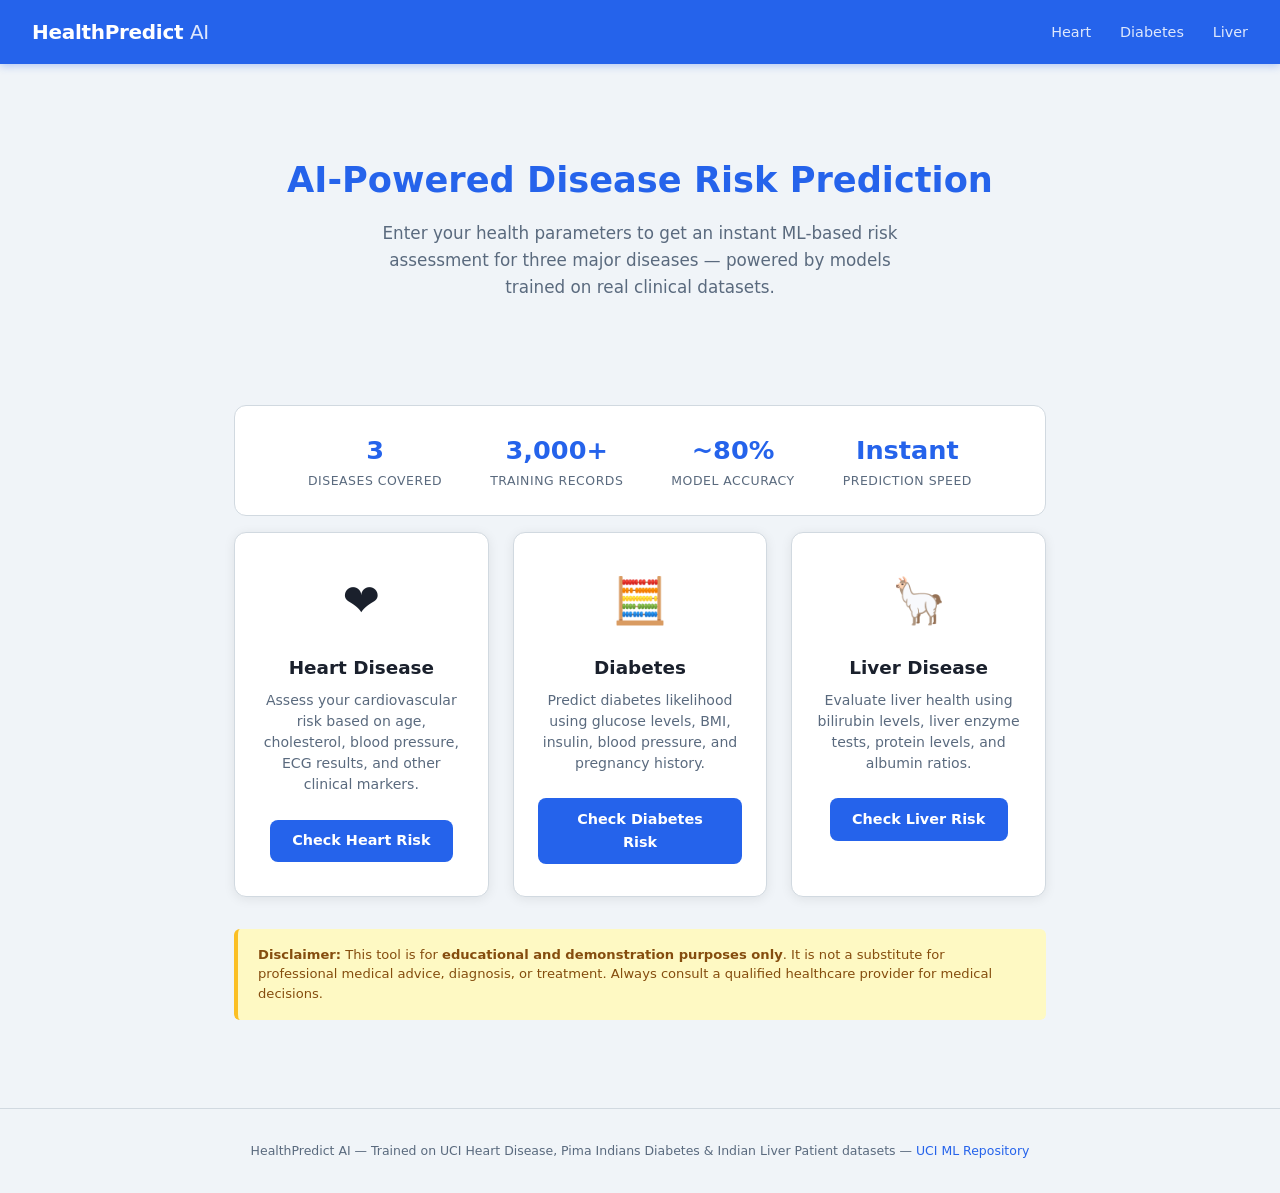
==== frontend/index.html @ b8c760bc "Initial commit: Disease Risk Prediction project" ====
<!DOCTYPE html>
<html lang="en">
<head>
  <meta charset="UTF-8" />
  <meta name="viewport" content="width=device-width, initial-scale=1.0" />
  <title>HealthPredict AI — Disease Risk Prediction</title>
  <link rel="stylesheet" href="style.css" />
</head>
<body>

<header>
  <a href="index.html" class="logo">HealthPredict <span>AI</span></a>
  <nav>
    <a href="heart.html">Heart</a>
    <a href="diabetes.html">Diabetes</a>
    <a href="liver.html">Liver</a>
  </nav>
</header>

<div class="container">
  <div class="hero">
    <h1>AI-Powered Disease Risk Prediction</h1>
    <p>Enter your health parameters to get an instant ML-based risk assessment for three major diseases — powered by models trained on real clinical datasets.</p>
  </div>

  <div class="stats">
    <div class="stat-item">
      <div class="stat-value">3</div>
      <div class="stat-label">Diseases Covered</div>
    </div>
    <div class="stat-item">
      <div class="stat-value">3,000+</div>
      <div class="stat-label">Training Records</div>
    </div>
    <div class="stat-item">
      <div class="stat-value">~80%</div>
      <div class="stat-label">Model Accuracy</div>
    </div>
    <div class="stat-item">
      <div class="stat-value">Instant</div>
      <div class="stat-label">Prediction Speed</div>
    </div>
  </div>

  <div class="cards">
    <div class="card">
      <span class="card-icon">&#10084;&#65039;</span>
      <h2>Heart Disease</h2>
      <p>Assess your cardiovascular risk based on age, cholesterol, blood pressure, ECG results, and other clinical markers.</p>
      <a href="heart.html" class="btn">Check Heart Risk</a>
    </div>

    <div class="card">
      <span class="card-icon">&#129518;</span>
      <h2>Diabetes</h2>
      <p>Predict diabetes likelihood using glucose levels, BMI, insulin, blood pressure, and pregnancy history.</p>
      <a href="diabetes.html" class="btn">Check Diabetes Risk</a>
    </div>

    <div class="card">
      <span class="card-icon">&#129433;</span>
      <h2>Liver Disease</h2>
      <p>Evaluate liver health using bilirubin levels, liver enzyme tests, protein levels, and albumin ratios.</p>
      <a href="liver.html" class="btn">Check Liver Risk</a>
    </div>
  </div>

  <div class="disclaimer">
    <strong>Disclaimer:</strong> This tool is for <strong>educational and demonstration purposes only</strong>. It is not a substitute for professional medical advice, diagnosis, or treatment. Always consult a qualified healthcare provider for medical decisions.
  </div>
</div>

<footer>
  <p>HealthPredict AI &mdash; Trained on UCI Heart Disease, Pima Indians Diabetes &amp; Indian Liver Patient datasets &mdash; <a href="https://archive.ics.uci.edu/ml/index.php" target="_blank">UCI ML Repository</a></p>
</footer>

</body>
</html>
---- frontend/style.css ----
/* HealthPredict AI — Global Stylesheet */

*, *::before, *::after { box-sizing: border-box; margin: 0; padding: 0; }

:root {
  --bg: #f0f4f8;
  --surface: #ffffff;
  --border: #d1d9e0;
  --text: #1a202c;
  --muted: #5a6a7e;
  --accent: #2563eb;
  --accent-hover: #1d4ed8;
  --success: #16a34a;
  --success-bg: #dcfce7;
  --danger: #dc2626;
  --danger-bg: #fee2e2;
  --warning-bg: #fef9c3;
  --warning: #854d0e;
  --radius: 12px;
  --shadow: 0 2px 12px rgba(0,0,0,0.08);
  --shadow-lg: 0 8px 30px rgba(0,0,0,0.12);
}

body {
  font-family: -apple-system, "Segoe UI", system-ui, sans-serif;
  background: var(--bg);
  color: var(--text);
  font-size: 15px;
  line-height: 1.6;
  min-height: 100vh;
}

/* ── Header ── */
header {
  background: var(--accent);
  color: #fff;
  padding: 0 2rem;
  height: 64px;
  display: flex;
  align-items: center;
  justify-content: space-between;
  box-shadow: 0 2px 8px rgba(37,99,235,0.3);
}

header .logo {
  font-size: 1.25rem;
  font-weight: 700;
  letter-spacing: -0.3px;
  text-decoration: none;
  color: #fff;
}

header .logo span {
  font-weight: 300;
  opacity: 0.85;
}

header nav a {
  color: rgba(255,255,255,0.85);
  text-decoration: none;
  margin-left: 1.5rem;
  font-size: 0.9rem;
  transition: color 0.2s;
}

header nav a:hover { color: #fff; }

/* ── Main Container ── */
.container {
  max-width: 860px;
  margin: 0 auto;
  padding: 2.5rem 1.5rem;
}

/* ── Hero (index page) ── */
.hero {
  text-align: center;
  padding: 3rem 1rem 2rem;
}

.hero h1 {
  font-size: 2.2rem;
  font-weight: 800;
  color: var(--accent);
  margin-bottom: 0.75rem;
}

.hero p {
  font-size: 1.05rem;
  color: var(--muted);
  max-width: 540px;
  margin: 0 auto 2rem;
}

/* ── Disease Cards ── */
.cards {
  display: grid;
  grid-template-columns: repeat(auto-fit, minmax(240px, 1fr));
  gap: 1.5rem;
  margin-top: 1rem;
}

.card {
  background: var(--surface);
  border: 1px solid var(--border);
  border-radius: var(--radius);
  padding: 2rem 1.5rem;
  text-align: center;
  box-shadow: var(--shadow);
  transition: transform 0.2s, box-shadow 0.2s;
}

.card:hover {
  transform: translateY(-4px);
  box-shadow: var(--shadow-lg);
}

.card-icon {
  font-size: 2.8rem;
  margin-bottom: 1rem;
  display: block;
}

.card h2 {
  font-size: 1.15rem;
  font-weight: 700;
  margin-bottom: 0.5rem;
  color: var(--text);
}

.card p {
  font-size: 0.88rem;
  color: var(--muted);
  margin-bottom: 1.5rem;
  line-height: 1.5;
}

/* ── Buttons ── */
.btn {
  display: inline-block;
  background: var(--accent);
  color: #fff;
  border: none;
  border-radius: 8px;
  padding: 0.6rem 1.4rem;
  font-size: 0.9rem;
  font-weight: 600;
  cursor: pointer;
  text-decoration: none;
  transition: background 0.2s, transform 0.1s;
}

.btn:hover { background: var(--accent-hover); transform: translateY(-1px); }
.btn:active { transform: translateY(0); }

.btn-outline {
  background: transparent;
  color: var(--accent);
  border: 2px solid var(--accent);
}

.btn-outline:hover { background: var(--accent); color: #fff; }

/* ── Page Title ── */
.page-header {
  display: flex;
  align-items: center;
  gap: 1rem;
  margin-bottom: 2rem;
}

.page-header .back-link {
  color: var(--muted);
  text-decoration: none;
  font-size: 0.88rem;
  display: flex;
  align-items: center;
  gap: 0.3rem;
}

.page-header .back-link:hover { color: var(--accent); }

.page-title h1 {
  font-size: 1.6rem;
  font-weight: 700;
  color: var(--text);
}

.page-title p {
  font-size: 0.9rem;
  color: var(--muted);
}

/* ── Form Card ── */
.form-card {
  background: var(--surface);
  border: 1px solid var(--border);
  border-radius: var(--radius);
  padding: 2rem;
  box-shadow: var(--shadow);
}

.form-grid {
  display: grid;
  grid-template-columns: repeat(auto-fill, minmax(220px, 1fr));
  gap: 1.25rem;
  margin-bottom: 1.5rem;
}

.form-group {
  display: flex;
  flex-direction: column;
  gap: 0.35rem;
}

.form-group label {
  font-size: 0.82rem;
  font-weight: 600;
  color: var(--muted);
  text-transform: uppercase;
  letter-spacing: 0.4px;
}

.form-group input,
.form-group select {
  padding: 0.6rem 0.85rem;
  border: 1.5px solid var(--border);
  border-radius: 8px;
  font-size: 0.95rem;
  color: var(--text);
  background: #fff;
  transition: border-color 0.2s, box-shadow 0.2s;
  outline: none;
}

.form-group input:focus,
.form-group select:focus {
  border-color: var(--accent);
  box-shadow: 0 0 0 3px rgba(37,99,235,0.1);
}

.form-group .hint {
  font-size: 0.75rem;
  color: #9ca3af;
}

.form-actions {
  display: flex;
  align-items: center;
  gap: 1rem;
  margin-top: 0.5rem;
}

.btn-submit {
  padding: 0.75rem 2.5rem;
  font-size: 1rem;
}

/* ── Result Box ── */
#result-box {
  margin-top: 1.75rem;
  border-radius: var(--radius);
  padding: 1.5rem 2rem;
  display: none;
  border: 1.5px solid transparent;
}

#result-box.show { display: block; }

#result-box.low-risk {
  background: var(--success-bg);
  border-color: #86efac;
}

#result-box.high-risk {
  background: var(--danger-bg);
  border-color: #fca5a5;
}

.result-header {
  display: flex;
  align-items: center;
  gap: 0.75rem;
  margin-bottom: 0.5rem;
}

.result-icon { font-size: 2rem; }

.result-title {
  font-size: 1.2rem;
  font-weight: 700;
}

.low-risk .result-title { color: var(--success); }
.high-risk .result-title { color: var(--danger); }

.result-details {
  font-size: 0.9rem;
  color: var(--muted);
}

.confidence-bar-wrap {
  margin-top: 0.75rem;
}

.confidence-label {
  font-size: 0.82rem;
  color: var(--muted);
  margin-bottom: 0.3rem;
}

.confidence-bar {
  height: 8px;
  background: #e5e7eb;
  border-radius: 99px;
  overflow: hidden;
}

.confidence-fill {
  height: 100%;
  border-radius: 99px;
  transition: width 0.6s ease;
}

.low-risk .confidence-fill { background: var(--success); }
.high-risk .confidence-fill { background: var(--danger); }

/* ── Loading Spinner ── */
.spinner {
  display: none;
  width: 22px;
  height: 22px;
  border: 3px solid #dbeafe;
  border-top-color: var(--accent);
  border-radius: 50%;
  animation: spin 0.7s linear infinite;
}

@keyframes spin { to { transform: rotate(360deg); } }

/* ── Disclaimer ── */
.disclaimer {
  margin-top: 2rem;
  padding: 1rem 1.25rem;
  background: var(--warning-bg);
  border-left: 4px solid #fbbf24;
  border-radius: 6px;
  font-size: 0.82rem;
  color: var(--warning);
  line-height: 1.5;
}

/* ── Stats bar (index) ── */
.stats {
  display: flex;
  justify-content: center;
  gap: 3rem;
  margin: 2.5rem 0 1rem;
  padding: 1.5rem;
  background: var(--surface);
  border-radius: var(--radius);
  border: 1px solid var(--border);
}

.stat-item { text-align: center; }
.stat-value { font-size: 1.6rem; font-weight: 800; color: var(--accent); }
.stat-label { font-size: 0.78rem; color: var(--muted); text-transform: uppercase; letter-spacing: 0.5px; }

/* ── Footer ── */
footer {
  text-align: center;
  padding: 2rem 1rem;
  font-size: 0.78rem;
  color: var(--muted);
  border-top: 1px solid var(--border);
  margin-top: 3rem;
}

footer a { color: var(--accent); text-decoration: none; }

/* ── Responsive ── */
@media (max-width: 600px) {
  .hero h1 { font-size: 1.6rem; }
  .stats { flex-direction: column; gap: 1rem; }
  header { padding: 0 1rem; }
  header nav a { margin-left: 0.8rem; font-size: 0.8rem; }
}
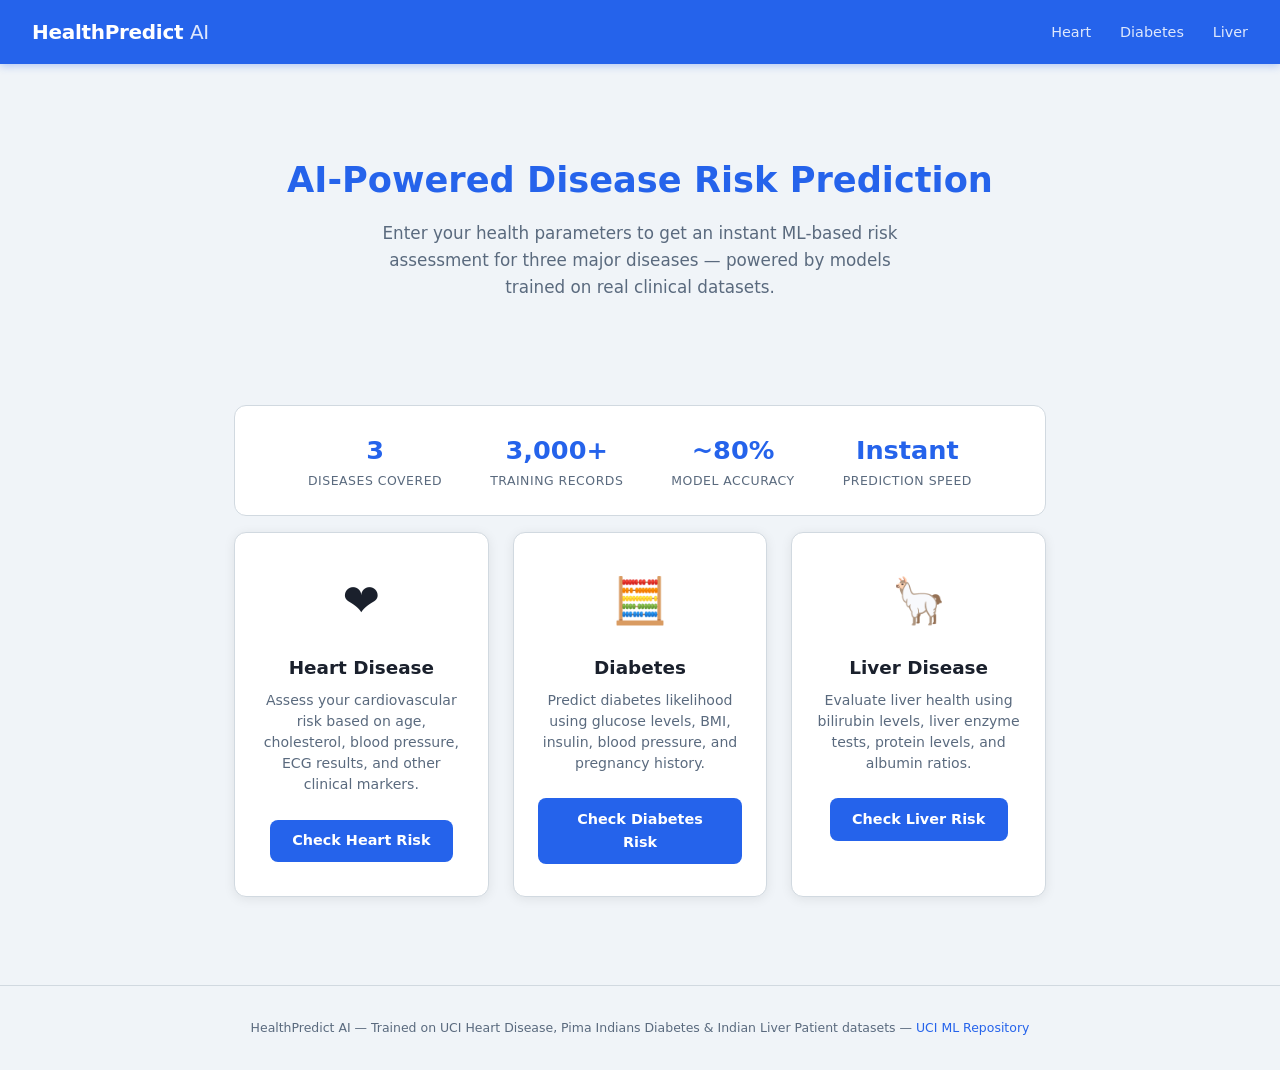
==== commit 491e7cd0: "Remove disclaimer banners, add .gitignore, fix Flask reloader, add start_server.bat" ====
--- a/frontend/index.html
+++ b/frontend/index.html
@@ -64,10 +64,6 @@
       <a href="liver.html" class="btn">Check Liver Risk</a>
     </div>
   </div>
-
-  <div class="disclaimer">
-    <strong>Disclaimer:</strong> This tool is for <strong>educational and demonstration purposes only</strong>. It is not a substitute for professional medical advice, diagnosis, or treatment. Always consult a qualified healthcare provider for medical decisions.
-  </div>
 </div>
 
 <footer>
@@ -76,3 +72,4 @@
 
 </body>
 </html>
+
